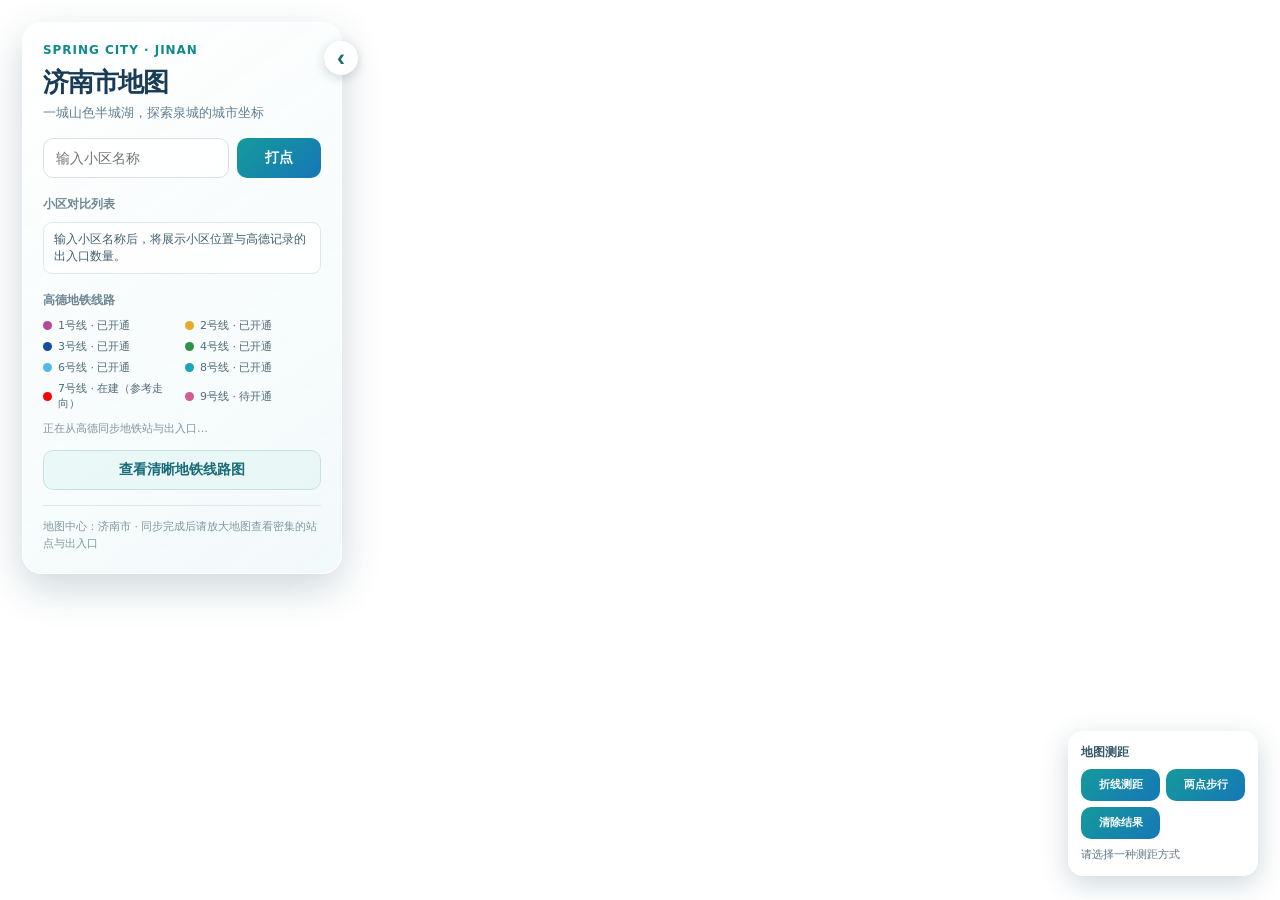
==== jinan-map.html @ 1430c1de "feat: add metro line overlays" ====
<!doctype html>
<html lang="zh-CN">
<head>
  <meta charset="UTF-8" />
  <meta name="viewport" content="width=device-width, initial-scale=1.0" />
  <title>济南市地图</title>
  <style>
    :root { font-family: system-ui, -apple-system, "Segoe UI", "PingFang SC", sans-serif; color: #183b56; }
    * { box-sizing: border-box; }
    html, body, #container { width: 100%; height: 100%; margin: 0; }
    .panel {
      position: absolute; z-index: 10; top: 22px; left: 22px; width: 320px;
      padding: 20px; border: 1px solid rgba(255,255,255,.85); border-radius: 20px;
      background: linear-gradient(145deg, rgba(255,255,255,.96), rgba(241,249,250,.91));
      box-shadow: 0 14px 40px rgba(15,54,73,.2); backdrop-filter: blur(14px);
      transition: transform .28s ease, box-shadow .28s ease;
    }
    .panel.collapsed { transform: translateX(calc(-100% + 56px)); box-shadow: 0 10px 28px rgba(15,54,73,.16); }
    .panel-toggle { position: absolute; top: 18px; right: -17px; display: grid; place-items: center; width: 34px; height: 34px; margin: 0; padding: 0; border: 2px solid #fff; border-radius: 50%; color: #176b77; background: #fff; box-shadow: 0 3px 12px rgba(15,54,73,.2); font-size: 24px; line-height: 1; transition: transform .28s ease; }
    .panel-toggle:hover { background: #f4fcfc; }
    .panel.collapsed .panel-toggle { transform: rotate(180deg); }
    .eyebrow { color: #0f8b8d; font-size: 12px; font-weight: 700; letter-spacing: .08em; }
    h1 { margin: 8px 0 4px; font-size: 26px; letter-spacing: -.04em; }
    p { margin: 0 0 16px; color: #648091; font-size: 13px; }
    .search-row { display: flex; gap: 8px; }
    input, button { height: 40px; border-radius: 10px; font-size: 14px; }
    input { min-width: 0; flex: 1; padding: 0 12px; border: 1px solid #d5e3e5; outline: none; background: rgba(255,255,255,.8); }
    input:focus { border-color: #25a6a8; box-shadow: 0 0 0 3px rgba(37,166,168,.13); }
    button { width: 84px; border: 0; color: #fff; font-weight: 700; background: linear-gradient(135deg,#159a9c,#1677b7); cursor: pointer; }
    button:hover { filter: brightness(1.08); transform: translateY(-1px); }
    .section-title { margin: 18px 0 9px; color: #6e8793; font-size: 12px; font-weight: 700; }
    .landmarks { display: grid; grid-template-columns: 1fr 1fr; gap: 8px; }
    .landmark { padding: 9px 10px; border-radius: 10px; background: rgba(230,245,243,.75); color: #2a6170; font-size: 12px; }
    .landmark strong { display: block; color: #183b56; font-size: 13px; }
    .tip { margin-top: 15px; padding-top: 12px; border-top: 1px solid #dce9e9; color: #7f969e; font-size: 11px; line-height: 1.6; }
    /* 覆盖高德默认标签样式，使用轻量的现代气泡 */
    .amap-marker-label { padding: 0 !important; border: 0 !important; background: transparent !important; box-shadow: none !important; }
    .map-label { display: inline-flex; align-items: center; gap: 5px; padding: 5px 9px; border: 1px solid rgba(255,255,255,.9); border-radius: 999px; color: #17465b; background: rgba(255,255,255,.88); box-shadow: 0 3px 12px rgba(20,65,80,.18); font-size: 12px; white-space: nowrap; }
    .map-label::before { content: ""; width: 6px; height: 6px; border-radius: 50%; background: #159a9c; box-shadow: 0 0 0 3px rgba(21,154,156,.15); }
    .community-label { display: inline-flex; align-items: center; gap: 4px; color: #8f200c; font-size: 12px; font-weight: 700; white-space: nowrap; text-shadow: -1px -1px 0 #fff, 1px -1px 0 #fff, -1px 1px 0 #fff, 1px 1px 0 #fff, 0 0 4px #fff; }
    .community-label::before { content: "住"; display: grid; place-items: center; width: 20px; height: 20px; box-sizing: border-box; flex: none; border: 2px solid #fff; border-radius: 50%; color: #fff; background: #c73517; box-shadow: 0 1px 5px rgba(100,30,10,.5); font-size: 10px; text-shadow: none; }
    .company-label { display: inline-flex; align-items: center; gap: 4px; color: #075c9b; font-size: 12px; font-weight: 700; white-space: nowrap; text-shadow: -1px -1px 0 #fff, 1px -1px 0 #fff, -1px 1px 0 #fff, 1px 1px 0 #fff, 0 0 4px #fff; }
    .company-label::before { content: "企"; display: grid; place-items: center; width: 22px; height: 22px; box-sizing: border-box; flex: none; border: 2px solid #fff; border-radius: 50%; color: #fff; background: #126bb0; box-shadow: 0 1px 5px rgba(0,55,110,.5); font-size: 10px; text-shadow: none; }
    .community-exit { display: inline-flex; align-items: center; padding: 4px 7px; border: 2px solid #fff; border-radius: 8px; color: #fff; background: #dd7a45; box-shadow: 0 2px 8px rgba(105,51,25,.28); font-size: 11px; font-weight: 700; white-space: nowrap; }
    .research-poi { display: inline-flex; align-items: center; gap: 5px; padding: 6px 9px; border: 2px solid #fff; border-radius: 999px; color: #fff; background: #1677b7; box-shadow: 0 3px 12px rgba(15,54,73,.3); font-size: 11px; font-weight: 700; white-space: nowrap; }
    .research-poi::before { content: "AOI"; display: inline-grid; place-items: center; min-width: 22px; height: 17px; padding: 0 3px; border-radius: 5px; color: #1677b7; background: #fff; font-size: 8px; }
    .research-entry { width: 12px; height: 12px; border: 3px solid #fff; border-radius: 50%; background: #f08a38; box-shadow: 0 0 0 3px rgba(240,138,56,.28), 0 2px 8px rgba(15,54,73,.3); }
    .metro-point { display:inline-flex; align-items:center; justify-content:center; box-sizing:border-box; width:11px; height:11px; padding:0; border:1px solid white; border-radius:50%; box-shadow:0 1px 3px #0006; cursor:pointer; }
    .metro-point-label { display:none; color:white; font-size:10px; font-weight:600; white-space:nowrap; }
    .metro-point:hover, .metro-point:focus-visible, .metro-point.expanded { width:max-content; height:auto; min-height:16px; padding:1px 5px; border-radius:999px; }
    .metro-point:hover .metro-point-label, .metro-point:focus-visible .metro-point-label, .metro-point.expanded .metro-point-label { display:block; }
    .amap-marker:has(.metro-point:hover), .amap-marker:has(.metro-point:focus-visible), .amap-marker:has(.metro-point.expanded) { z-index:1000 !important; }
    .comparison-list { display:grid; gap:6px; max-height:160px; overflow:auto; }
    .comparison-item { padding:8px 10px; border:1px solid #dce9e9; border-radius:9px; color:#42606d; background:rgba(255,255,255,.8); font-size:12px; cursor:pointer; }
    .comparison-item strong { display:block; color:#183b56; }
    .comparison-item.selected { border-color:#159a9c; background:#e7f7f6; }
    .line-legend { display:grid; grid-template-columns:1fr 1fr; gap:6px; }
    .line-item { display:flex; align-items:center; gap:6px; color:#506d78; font-size:11px; }
    .line-dot { flex:none; width:9px; height:9px; border-radius:50%; }
    .poi-status { margin-top:10px; color:#7f969e; font-size:11px; line-height:1.5; }
    .metro-button { width: 100%; margin-top: 12px; border: 1px solid #c9e0e1; color: #176b77; background: rgba(231,247,246,.8); }
    .metro-button:hover { background: #d8f1ef; }
    .metro-modal { display: none; position: fixed; inset: 0; z-index: 30; padding: 5vh 5vw; background: rgba(14,35,48,.52); backdrop-filter: blur(4px); }
    .metro-modal.open { display: block; }
    .metro-box { position: relative; width: 100%; height: 100%; overflow: hidden; border-radius: 18px; background: #fff; box-shadow: 0 20px 60px rgba(0,0,0,.3); }
    #subwayMap { width: 100%; height: 100%; }
    .metro-close { position: absolute; z-index: 2; top: 12px; right: 14px; width: 36px; height: 36px; border-radius: 50%; color: #42606d; background: rgba(255,255,255,.92); box-shadow: 0 2px 12px rgba(0,0,0,.16); }
    .measure-panel { position: absolute; z-index: 12; right: 22px; bottom: 24px; width: 190px; padding: 12px; border: 1px solid rgba(255,255,255,.9); border-radius: 15px; background: rgba(255,255,255,.94); box-shadow: 0 8px 28px rgba(15,54,73,.2); backdrop-filter: blur(12px); }
    .measure-title { margin-bottom: 8px; color: #345866; font-size: 12px; font-weight: 800; }
    .measure-actions { display: grid; grid-template-columns: 1fr 1fr; gap: 6px; }
    .measure-actions button { width: auto; height: 32px; padding: 0 6px; font-size: 11px; }
    .measure-actions button.active { background: linear-gradient(135deg,#e0753f,#c54f36); }
    .measure-result { margin-top: 8px; color: #5d7882; font-size: 11px; line-height: 1.5; }
    @media (max-width: 700px) {
      .panel {
        top: auto; left: 8px; right: 8px; bottom: 8px; width: auto; max-height: 52vh;
        overflow: auto; padding: 16px; border-radius: 18px;
      }
      .panel.collapsed { transform: translateY(calc(100% - 58px)); }
      .panel-toggle { top: -17px; right: 18px; width: 36px; height: 36px; font-size: 22px; }
      .panel.collapsed .panel-toggle { transform: rotate(-90deg); }
      h1 { font-size: 22px; }
      .section-title { margin-top: 14px; }
      .comparison-list { max-height: 132px; }
      .measure-panel { left: 10px; right: 10px; bottom: auto; top: 10px; width: auto; padding: 10px; border-radius: 13px; }
      .measure-actions { grid-template-columns: repeat(3, 1fr); }
      .measure-actions button { min-width: 0; font-size: 12px; }
      .measure-result { margin-top: 6px; }
      .search-row input, .search-row button { height: 44px; }
      .comparison-item { padding: 11px 10px; }
      .metro-modal { padding: 2vh 2vw; }
      .metro-box { border-radius: 14px; }
    }
    @media (max-width: 380px) {
      .panel { max-height: 56vh; }
      .landmarks, .line-legend { grid-template-columns: 1fr; }
      .search-row button { width: 76px; }
      .measure-actions { grid-template-columns: 1fr 1fr; }
      .measure-actions button:last-child { grid-column: 1 / -1; }
    }
  </style>
  <script src="./config.local.js"></script>
  <script>
    window._AMapSecurityConfig = { securityJsCode: window.JINAN_MAP_CONFIG?.securityJsCode || "" };
  </script>
  <script src="https://webapi.amap.com/loader.js"></script>
</head>
<body>
  <div id="container"></div>
  <section class="panel">
    <button id="panelToggle" class="panel-toggle" aria-label="收起信息面板" title="收起信息面板">‹</button>
    <div class="eyebrow">SPRING CITY · JINAN</div>
    <h1>济南市地图</h1>
    <p>一城山色半城湖，探索泉城的城市坐标</p>
    <div class="search-row"><input id="keyword" placeholder="输入小区名称" /><button id="search">打点</button></div>
    <div class="section-title">小区对比列表</div>
    <div id="communityList" class="comparison-list"><div class="comparison-item">输入小区名称后，将展示小区位置与高德记录的出入口数量。</div></div>
    <div class="section-title">高德地铁线路</div>
    <div class="line-legend">
      <div class="line-item"><i class="line-dot" style="background:#B3499B"></i>1号线 · 已开通</div>
      <div class="line-item"><i class="line-dot" style="background:#E7A928"></i>2号线 · 已开通</div>
      <div class="line-item"><i class="line-dot" style="background:#164D9C"></i>3号线 · 已开通</div>
      <div class="line-item"><i class="line-dot" style="background:#2F9248"></i>4号线 · 已开通</div>
      <div class="line-item"><i class="line-dot" style="background:#55B9E8"></i>6号线 · 已开通</div>
      <div class="line-item"><i class="line-dot" style="background:#18A6B8"></i>8号线 · 已开通</div>
      <div class="line-item"><i class="line-dot" style="background:#FF0000"></i>7号线 · 在建（参考走向）</div>
      <div class="line-item"><i class="line-dot" style="background:#D35B93"></i>9号线 · 待开通</div>
    </div>
    <div id="poiStatus" class="poi-status">正在从高德同步地铁站与出入口…</div>
    <button id="metroButton" class="metro-button">查看清晰地铁线路图</button>
    <div class="tip">地图中心：济南市 · 同步完成后请放大地图查看密集的站点与出入口</div>
  </section>
  <div id="metroModal" class="metro-modal" aria-label="济南地铁线路图">
    <div class="metro-box"><button id="metroClose" class="metro-close" aria-label="关闭">×</button><div id="subwayMap"></div></div>
  </div>
  <aside class="measure-panel">
    <div class="measure-title">地图测距</div>
    <div class="measure-actions">
      <button id="segmentMeasure">折线测距</button>
      <button id="walkMeasure">两点步行</button>
      <button id="clearMeasure">清除结果</button>
    </div>
    <div id="measureResult" class="measure-result">请选择一种测距方式</div>
  </aside>
  <script src="./amap-metro-poi-data.js"></script>
  <script src="./metro-line7-data.js"></script>
  <script src="./metro-lines-data.js"></script>

  <script>
    const AMAP_JSAPI_KEY = window.JINAN_MAP_CONFIG?.jsApiKey || "";
    const AMAP_WEBSERVICE_KEY = window.JINAN_MAP_CONFIG?.webServiceKey || "";
    const communities = [];
    const metroLines = [
      { no: "1", color: "#B3499B" }, { no: "2", color: "#E7A928" },
      { no: "3", color: "#164D9C" }, { no: "4", color: "#2F9248" },
      { no: "6", color: "#55B9E8" }, { no: "8", color: "#18A6B8" },
      { no: "7", color: "#FF0000" }, { no: "9", color: "#D35B93" }
    ];

    AMapLoader.load({
      key: AMAP_JSAPI_KEY,
      version: "2.0",
      plugins: ["AMap.PlaceSearch", "AMap.Scale", "AMap.ToolBar", "AMap.MouseTool", "AMap.Walking"]
    })
      .then((AMap) => {
        const map = new AMap.Map("container", {
          zoom: 12,
          center: [117.12, 36.65],
          viewMode: "3D",
          mapStyle: "amap://styles/normal"
        });
        map.addControl(new AMap.Scale());
        map.addControl(new AMap.ToolBar());
        Object.entries(window.JINAN_METRO_LINES || {}).forEach(([number, paths]) => {
          const color = metroLines.find((line) => line.no === number)?.color || "#667085";
          paths.forEach((path) => map.add(new AMap.Polyline({
            path, strokeColor: color, strokeWeight: 5, strokeOpacity: 0.9,
            strokeStyle: "solid", zIndex: 15
          })));
        });
        if (Array.isArray(window.JINAN_LINE_7) && window.JINAN_LINE_7.length > 1) {
          map.add(new AMap.Polyline({
            path: window.JINAN_LINE_7,
            strokeColor: "#FF0000", strokeWeight: 5, strokeOpacity: 0.9,
            strokeStyle: "solid", zIndex: 15
          }));
        }

        // 逐线路、逐页请求高德 Web 服务 POI；children=1 会返回每个地铁站的出入口子 POI。
        const stationIds = new Set();
        const exitIds = new Set();
        const poiStatus = document.getElementById("poiStatus");
        const toLngLat = (location) => String(location).split(",").map(Number);
        const fetchPoi = async (keyword, children = "0") => {
          if (!AMAP_WEBSERVICE_KEY) throw new Error("请先在 config.local.js 配置 Web 服务 Key");
          const query = new URLSearchParams({
            key: AMAP_WEBSERVICE_KEY, keywords: keyword, city: "370100", citylimit: "true",
            children, offset: "50", page: "1", extensions: "all"
          });
          const response = await fetch(`https://restapi.amap.com/v3/place/text?${query}`);
          if (!response.ok) throw new Error("高德 POI 请求失败");
          return response.json();
        };
        const communityIds = new Set();
        const communityExitIds = new Set();
        const listedCommunities = new Set();
        const communityRecords = new Map();
        const pendingCommunityItems = new Map();
        const communityList = document.getElementById("communityList");
        const addPendingCommunityItem = (community) => {
          if (pendingCommunityItems.has(community.keyword)) return;
          const item = document.createElement("div");
          item.className = "comparison-item pending";
          item.innerHTML = `<strong>${community.name}</strong>正在查询高德小区位置…`;
          item.addEventListener("click", () => loadCommunity(community, true));
          pendingCommunityItems.set(community.keyword, item);
          communityList.prepend(item);
        };
        const loadCommunity = async (community, focus = false) => {
          addPendingCommunityItem(community);
          const communityData = await fetchPoi(community.keyword, "1");
          let exitData = { pois: [] };
          try { exitData = await fetchPoi(community.exitKeyword); } catch { /* 小区位置仍可正常显示 */ }
          const pois = communityData.pois || [];
          const parent = pois.find((poi) => /住宅小区/.test(poi.type || ""))
            || pois.find((poi) => poi.location && new RegExp(community.keyword.replace(/[.*+?^${}()|[\]\\]/g, "\\$&"), "i").test(poi.name || ""))
            || pois.find((poi) => poi.location);
          if (!parent?.location) throw new Error("未找到小区 POI");
          const position = toLngLat(parent.location);
          let communityMarker = communityRecords.get(parent.id)?.marker;
          if (!communityIds.has(parent.id)) {
            communityIds.add(parent.id);
            communityMarker = new AMap.Marker({ position, title: community.name, content: `<div class="community-label">${community.name}</div>`, offset: new AMap.Pixel(-10, -10), zIndex: 300 });
            map.add(communityMarker);
          }
          communityRecords.set(parent.id, { position, marker: communityMarker, name: parent.name });
          const exits = [...(parent?.children || []), ...(exitData.pois || [])];
          let newExitCount = 0;
          exits.filter((poi) => poi.location && /出入口|停车场/.test(`${poi.name || ""}${poi.type || ""}`)
           ).forEach((poi) => {
            const exitId = poi.id || `${community.name}-${poi.location}-${poi.name}`;
            if (communityExitIds.has(exitId)) return;
            communityExitIds.add(exitId);
            newExitCount += 1;
            const shortName = (poi.sname || poi.name || "出入口").replace(/内部地下停车场/g, "停车场").trim();
            map.add(new AMap.Marker({ position: toLngLat(poi.location), title: poi.name, content: `<div class="community-exit">${shortName}</div>`, offset: new AMap.Pixel(-18, -14), zIndex: 290 }));
          });
          if (!listedCommunities.has(parent.id)) {
            listedCommunities.add(parent.id);
            pendingCommunityItems.get(community.keyword)?.remove();
            pendingCommunityItems.delete(community.keyword);
            const item = document.createElement("div");
            item.className = "comparison-item";
            item.innerHTML = `<strong>${parent.name}</strong>高德记录 ${newExitCount} 个出入口 · ${parent.address || "济南市"}`;
            item.addEventListener("click", () => {
              const record = communityRecords.get(parent.id);
              if (!record) return;
              map.setZoomAndCenter(17, record.position, false, 500);
              communityList.querySelectorAll(".comparison-item.selected").forEach((node) => node.classList.remove("selected"));
              item.classList.add("selected");
            });
            communityList.prepend(item);
          }
          if (focus) map.setZoomAndCenter(17, position, false, 500);
        };
        communities.forEach((community) => loadCommunity(community).catch(() => {
          const item = pendingCommunityItems.get(community.keyword);
          if (item) item.innerHTML = `<strong>${community.name}</strong>暂未找到高德小区 POI，可点击后重试`;
        }));
        const lineColors = Object.fromEntries(metroLines.map((line) => [line.no, line.color]));
        const metroPoint = (label, background) => {
          const point = document.createElement("button");
          point.type = "button";
          point.className = "metro-point";
          point.style.background = background;
          point.setAttribute("aria-label", label);
          point.setAttribute("aria-expanded", "false");
          const text = document.createElement("span");
          text.className = "metro-point-label";
          text.textContent = label;
          point.appendChild(text);
          point.addEventListener("click", (event) => {
            event.stopPropagation();
            const expanded = !point.classList.contains("expanded");
            document.querySelectorAll(".metro-point.expanded").forEach((item) => {
              item.classList.remove("expanded");
              item.setAttribute("aria-expanded", "false");
            });
            point.classList.toggle("expanded", expanded);
            point.setAttribute("aria-expanded", String(expanded));
          });
          return point;
        };
        map.on("click", () => document.querySelectorAll(".metro-point.expanded").forEach((item) => {
          item.classList.remove("expanded");
          item.setAttribute("aria-expanded", "false");
        }));
        const addStationAndExits = (poi) => {
          if (!poi.location) return;
          const lineNos = [...new Set((String(poi.address || "").match(/\d+(?=号线)/g) || []))];
          const stationKey = `${poi.name}-${poi.location}`;
          if (!stationIds.has(stationKey)) {
            stationIds.add(stationKey);
            const stationName = (poi.name || "").replace(/\(地铁站\)|（地铁站）/g, "");
            const lineText = lineNos.length ? lineNos.join("/") : "M";
            const colors = lineNos.map((no) => lineColors[no] || "#667085");
            const background = colors.length > 1 ? `linear-gradient(135deg,${colors.join(",")})` : colors[0] || "#667085";
            const content = metroPoint(`${lineText} ${stationName}`, background);
            map.add(new AMap.Marker({ position: toLngLat(poi.location), content, offset: new AMap.Pixel(-5, -5), zIndex: 20 }));
          }
          (poi.children || []).forEach((exit) => {
            if (!exit.location || exitIds.has(exit.id)) return;
            exitIds.add(exit.id);
            const shortName = (exit.sname || exit.name || "出口").trim();
            const color = lineColors[lineNos[0]] || "#3949ab";
            const content = metroPoint(shortName, color);
            map.add(new AMap.Marker({ position: toLngLat(exit.location), content, offset: new AMap.Pixel(-5, -5), zIndex: 10 }));
          });
        };
        const addStandaloneExit = (exit) => {
          if (!exit.location || exitIds.has(exit.id)) return;
          exitIds.add(exit.id);
          const lineNo = (String(exit.address || "").match(/\d+(?=号线)/) || [])[0];
          const color = lineColors[lineNo] || "#3949ab";
          const shortName = (exit.sname || exit.name || "出口").trim();
          const content = metroPoint(shortName, color);
          map.add(new AMap.Marker({ position: toLngLat(exit.location), content, offset: new AMap.Pixel(-5, -5), zIndex: 10 }));
        };
        const loadAllMetroStations = () => {
          const data = window.AMAP_OFFLINE_METRO_DATA || { stations: [], exits: [] };
          (data.stations || []).forEach(addStationAndExits);
          (data.exits || []).forEach(addStandaloneExit);
        };
        try {
          loadAllMetroStations();
          poiStatus.textContent = `本地高德 POI 快照：${stationIds.size} 个地铁站、${exitIds.size} 个出入口`;
        } catch {
          poiStatus.textContent = "本地地铁 POI 数据加载失败，请刷新重试";
        }

        const search = async () => {
          const keyword = document.getElementById("keyword").value.trim();
          if (!keyword) return;
          const button = document.getElementById("search");
          button.disabled = true;
          button.textContent = "打点中";
          try {
            await loadCommunity({ name: keyword, keyword, exitKeyword: `${keyword} 出入口` }, true);
          } catch {
            alert("没有找到该小区，或高德暂未收录其小区 POI。");
          } finally {
            button.disabled = false;
            button.textContent = "打点";
          }
        };
        document.getElementById("search").addEventListener("click", search);
        document.getElementById("keyword").addEventListener("keydown", (event) => {
          if (event.key === "Enter") search();
        });
        const panel = document.querySelector(".panel");
        const panelToggle = document.getElementById("panelToggle");
        panelToggle.addEventListener("click", () => {
          const collapsed = panel.classList.toggle("collapsed");
          panelToggle.setAttribute("aria-label", collapsed ? "展开信息面板" : "收起信息面板");
          panelToggle.setAttribute("title", collapsed ? "展开信息面板" : "收起信息面板");
        });

        const measureResult = document.getElementById("measureResult");
        const segmentButton = document.getElementById("segmentMeasure");
        const walkButton = document.getElementById("walkMeasure");
        const mouseTool = new AMap.MouseTool(map);
        let measureOverlays = [];
        let walkMode = false;
        let walkPoints = [];
        let walking = null;
        const setActive = (button) => [segmentButton, walkButton].forEach((item) => item.classList.toggle("active", item === button));
        const distanceOf = (path) => path.slice(1).reduce((sum, point, index) => {
          const previous = path[index];
          const lat1 = previous.lat * Math.PI / 180;
          const lat2 = point.lat * Math.PI / 180;
          const dLat = lat2 - lat1;
          const dLng = (point.lng - previous.lng) * Math.PI / 180;
          const a = Math.sin(dLat / 2) ** 2 + Math.cos(lat1) * Math.cos(lat2) * Math.sin(dLng / 2) ** 2;
          return sum + 6378137 * 2 * Math.atan2(Math.sqrt(a), Math.sqrt(1 - a));
        }, 0);
        const formatDistance = (meters) => meters >= 1000 ? `${(meters / 1000).toFixed(2)} 公里` : `${Math.round(meters)} 米`;
        const stopModes = () => {
          mouseTool.close(false);
          walkMode = false;
          map.setStatus({ dragEnable: true });
          map.setDefaultCursor("default");
          setActive(null);
        };

        mouseTool.on("draw", (event) => {
          const path = event.obj.getPath();
          measureOverlays.push(event.obj);
          measureResult.textContent = `折线距离：${formatDistance(distanceOf(path))}`;
          stopModes();
        });
        segmentButton.addEventListener("click", () => {
          stopModes();
          setActive(segmentButton);
          measureResult.textContent = "依次点击折点，双击结束绘制";
          mouseTool.polyline({ strokeColor: "#e35b38", strokeWeight: 5, strokeOpacity: .9 });
        });
        walkButton.addEventListener("click", () => {
          stopModes();
          walkMode = true;
          walkPoints = [];
          map.setDefaultCursor("crosshair");
          setActive(walkButton);
          measureResult.textContent = "请在地图上依次点击起点和终点";
        });
        map.on("click", (event) => {
          if (!walkMode) return;
          walkPoints.push(event.lnglat);
          const marker = new AMap.Marker({ position: event.lnglat, zIndex: 400 });
          map.add(marker);
          measureOverlays.push(marker);
          if (walkPoints.length < 2) {
            measureResult.textContent = "起点已选择，请点击终点";
            return;
          }
          walkMode = false;
          setActive(null);
          walking = new AMap.Walking({ map, hideMarkers: true });
          walking.search(walkPoints[0], walkPoints[1], (status, result) => {
            if (status === "complete" && result.routes?.length) {
              measureResult.textContent = `步行距离：${formatDistance(Number(result.routes[0].distance))}`;
            } else {
              measureResult.textContent = "未能规划步行路线";
            }
          });
        });
        document.getElementById("clearMeasure").addEventListener("click", () => {
          stopModes();
          if (walking) { walking.clear(); walking = null; }
          map.remove(measureOverlays);
          measureOverlays = [];
          walkPoints = [];
          measureResult.textContent = "已清除测距结果";
        });

        const modal = document.getElementById("metroModal");
        document.getElementById("metroButton").addEventListener("click", () => {
          modal.classList.add("open");
          if (window.jinanSubway) return;
          window.initJinanSubway = () => {
            // 按高德地铁图 JS API 高级指南手动初始化济南线网。
            window.jinanSubway = subway("subwayMap", {
              adcode: "370100",
              theme: "colorful",
              client: 0,
              doubleclick: { switch: true }
            });
            window.jinanSubway.event.on("subway.complete", () => {
              // 高德接口完成加载后会自动适配整张济南线网。
            });
            window.jinanSubway.event.on("station.touch", (event, info) => {
              if (!info || !info.id) return;
              window.jinanSubway.stopAnimation();
              window.jinanSubway.addInfoWindow(info.id, {});
              window.jinanSubway.setCenter(window.jinanSubway.getStCenter(info.id));
            });
            window.jinanSubway.event.on("lineName.touch", (event, info) => {
              if (!info || !info.id) return;
              window.jinanSubway.showLine(info.id);
              window.jinanSubway.setCenter(window.jinanSubway.getSelectedLineCenter());
            });
            window.jinanSubway.event.on("subway.touch", () => window.jinanSubway.clearInfoWindow());
          };
          const script = document.createElement("script");
          script.src = `https://webapi.amap.com/subway?v=1.0&key=${AMAP_JSAPI_KEY}&callback=initJinanSubway`;
          document.head.appendChild(script);
        });
        document.getElementById("metroClose").addEventListener("click", () => modal.classList.remove("open"));
        modal.addEventListener("click", (event) => { if (event.target === modal) modal.classList.remove("open"); });
      })
      .catch((error) => {
        document.getElementById("container").innerHTML =
          `<div style="padding:24px;font:16px system-ui">地图加载失败：${error.message}<br>请检查 JSAPI Key 和安全密钥配置。</div>`;
      });
  </script>
</body>
</html>
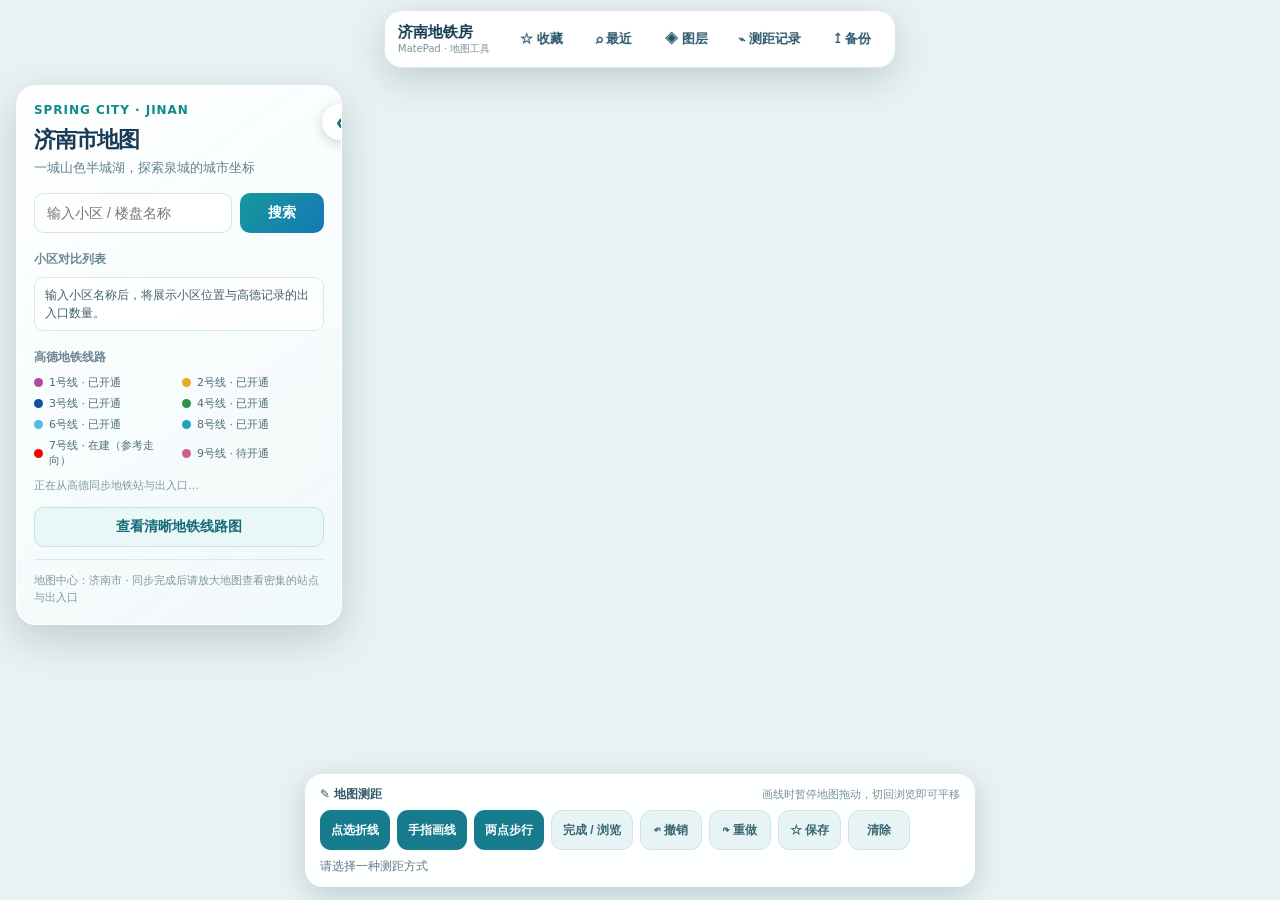
==== commit 54c8d7ab: "feat(tablet): integrate finger drawing, PWA UI, favorites and secured map search" ====
--- a/jinan-map.html
+++ b/jinan-map.html
@@ -3,7 +3,12 @@
 <head>
   <meta charset="UTF-8" />
   <meta name="viewport" content="width=device-width, initial-scale=1.0" />
-  <title>济南市地图</title>
+  <title>济南地铁房地图 · 平板版</title>
+  <meta name="theme-color" content="#0f4d66"/>
+  <meta name="application-name" content="济南地铁房"/>
+  <meta name="apple-mobile-web-app-capable" content="yes"/>
+  <link rel="manifest" href="./manifest.webmanifest"/>
+  <link rel="icon" href="./icons/metro.svg" type="image/svg+xml"/>
   <style>
     :root { font-family: system-ui, -apple-system, "Segoe UI", "PingFang SC", sans-serif; color: #183b56; }
     * { box-sizing: border-box; }
@@ -99,20 +104,37 @@
       .measure-actions button:last-child { grid-column: 1 / -1; }
     }
   </style>
+  <link rel="stylesheet" href="./css/tablet.css"/>
   <script src="./config.local.js"></script>
+  <script src="/api/config"></script>
   <script>
-    window._AMapSecurityConfig = { securityJsCode: window.JINAN_MAP_CONFIG?.securityJsCode || "" };
+    window._AMapSecurityConfig = window.JINAN_MAP_CONFIG?.useProxy
+      ? { serviceHost: location.origin + "/_AMapService" }
+      : { securityJsCode: window.JINAN_MAP_CONFIG?.securityJsCode || "" };
   </script>
   <script src="https://webapi.amap.com/loader.js"></script>
 </head>
 <body>
   <div id="container"></div>
+  <header class="app-topbar" aria-label="平板快捷操作">
+    <div class="app-brand">济南地铁房<small>MatePad · 地图工具</small></div>
+    <nav class="topbar-actions" aria-label="常用功能">
+      <button class="topbar-button" type="button" data-drawer="favorites">☆ 收藏</button>
+      <button class="topbar-button" type="button" data-drawer="recent">⌕ 最近</button>
+      <button class="topbar-button" type="button" data-drawer="layers">◈ 图层</button>
+      <button class="topbar-button" type="button" data-drawer="measurements">⌁ 测距记录</button>
+      <button class="topbar-button" type="button" data-drawer="data">↥ 备份</button>
+    </nav>
+  </header>
+  <div id="quickDrawer" class="quick-drawer" hidden aria-live="polite"></div>
+  <div id="mapQuickTools" class="map-quick-tools" aria-label="地图缩放与复位"></div>
   <section class="panel">
     <button id="panelToggle" class="panel-toggle" aria-label="收起信息面板" title="收起信息面板">‹</button>
     <div class="eyebrow">SPRING CITY · JINAN</div>
     <h1>济南市地图</h1>
     <p>一城山色半城湖，探索泉城的城市坐标</p>
-    <div class="search-row"><input id="keyword" placeholder="输入小区名称" /><button id="search">打点</button></div>
+    <div class="search-row"><input id="keyword" placeholder="输入小区 / 楼盘名称" enterkeyhint="search" /><button id="search">搜索</button></div>
+    <div id="searchStatus" class="poi-status" role="status" aria-live="polite"></div>
     <div class="section-title">小区对比列表</div>
     <div id="communityList" class="comparison-list"><div class="comparison-item">输入小区名称后，将展示小区位置与高德记录的出入口数量。</div></div>
     <div class="section-title">高德地铁线路</div>
@@ -134,22 +156,31 @@
     <div class="metro-box"><button id="metroClose" class="metro-close" aria-label="关闭">×</button><div id="subwayMap"></div></div>
   </div>
   <aside class="measure-panel">
-    <div class="measure-title">地图测距</div>
+    <div class="measure-title"><span>✎ 地图测距</span><span class="measure-hint">画线时暂停地图拖动，切回浏览即可平移</span></div>
     <div class="measure-actions">
-      <button id="segmentMeasure">折线测距</button>
-      <button id="walkMeasure">两点步行</button>
-      <button id="clearMeasure">清除结果</button>
+      <button class="primary-tool" id="segmentMeasure">点选折线</button>
+      <button class="primary-tool" id="freehandMeasure">手指画线</button>
+      <button class="primary-tool" id="walkMeasure">两点步行</button>
+      <button class="secondary-tool" id="finishMeasure">完成 / 浏览</button>
+      <button class="secondary-tool" id="undoMeasure">↶ 撤销</button>
+      <button class="secondary-tool" id="redoMeasure">↷ 重做</button>
+      <button class="secondary-tool" id="saveMeasure">☆ 保存</button>
+      <button class="secondary-tool" id="clearMeasure">清除</button>
     </div>
-    <div id="measureResult" class="measure-result">请选择一种测距方式</div>
+    <div id="measureResult" class="measure-result" role="status" aria-live="polite">请选择一种测距方式</div>
   </aside>
   <script src="./amap-metro-poi-data.js"></script>
   <script src="./metro-line7-data.js"></script>
   <script src="./metro-lines-data.js"></script>
+  <script src="./js/storage.js"></script>
+  <script src="./js/tablet-ui.js"></script>
+  <script src="./js/tablet-measure.js"></script>
 
   <script>
     const AMAP_JSAPI_KEY = window.JINAN_MAP_CONFIG?.jsApiKey || "";
     const AMAP_WEBSERVICE_KEY = window.JINAN_MAP_CONFIG?.webServiceKey || "";
     const communities = [];
+    const layerGroups = { lines: [], stations: [], exits: [], communityExits: [] };
     const metroLines = [
       { no: "1", color: "#B3499B" }, { no: "2", color: "#E7A928" },
       { no: "3", color: "#164D9C" }, { no: "4", color: "#2F9248" },
@@ -171,15 +202,20 @@
         });
         map.addControl(new AMap.Scale());
         map.addControl(new AMap.ToolBar());
+        const registerOverlay = (layer, overlay) => {
+          layerGroups[layer].push(overlay);
+          map.add(overlay);
+          return overlay;
+        };
         Object.entries(window.JINAN_METRO_LINES || {}).forEach(([number, paths]) => {
           const color = metroLines.find((line) => line.no === number)?.color || "#667085";
-          paths.forEach((path) => map.add(new AMap.Polyline({
+          paths.forEach((path) => registerOverlay("lines", new AMap.Polyline({
             path, strokeColor: color, strokeWeight: 5, strokeOpacity: 0.9,
             strokeStyle: "solid", zIndex: 15
           })));
         });
         if (Array.isArray(window.JINAN_LINE_7) && window.JINAN_LINE_7.length > 1) {
-          map.add(new AMap.Polyline({
+          registerOverlay("lines", new AMap.Polyline({
             path: window.JINAN_LINE_7,
             strokeColor: "#FF0000", strokeWeight: 5, strokeOpacity: 0.9,
             strokeStyle: "solid", zIndex: 15
@@ -192,12 +228,14 @@
         const poiStatus = document.getElementById("poiStatus");
         const toLngLat = (location) => String(location).split(",").map(Number);
         const fetchPoi = async (keyword, children = "0") => {
-          if (!AMAP_WEBSERVICE_KEY) throw new Error("请先在 config.local.js 配置 Web 服务 Key");
+          if (!window.JINAN_MAP_CONFIG?.proxyPoi && !AMAP_WEBSERVICE_KEY) throw new Error("请先配置高德 Web 服务 Key");
           const query = new URLSearchParams({
-            key: AMAP_WEBSERVICE_KEY, keywords: keyword, city: "370100", citylimit: "true",
+            ...(window.JINAN_MAP_CONFIG?.proxyPoi ? {} : { key: AMAP_WEBSERVICE_KEY }),
+            keywords: keyword, city: "370100", citylimit: "true",
             children, offset: "50", page: "1", extensions: "all"
           });
-          const response = await fetch(`https://restapi.amap.com/v3/place/text?${query}`);
+          const endpoint = window.JINAN_MAP_CONFIG?.proxyPoi ? "/api/poi" : "https://restapi.amap.com/v3/place/text";
+          const response = await fetch(endpoint + "?" + query, { signal: AbortSignal.timeout(9000) });
           if (!response.ok) throw new Error("高德 POI 请求失败");
           return response.json();
         };
@@ -207,11 +245,16 @@
         const communityRecords = new Map();
         const pendingCommunityItems = new Map();
         const communityList = document.getElementById("communityList");
+        const escapeHtml = (value) => String(value ?? "").replace(/[&<>"']/g, (c) => ({
+          "&": "&amp;", "<": "&lt;", ">": "&gt;", '"': "&quot;", "'": "&#39;"
+        })[c]);
         const addPendingCommunityItem = (community) => {
           if (pendingCommunityItems.has(community.keyword)) return;
           const item = document.createElement("div");
           item.className = "comparison-item pending";
-          item.innerHTML = `<strong>${community.name}</strong>正在查询高德小区位置…`;
+          const strong = document.createElement("strong");
+          strong.textContent = community.name;
+          item.append(strong, document.createTextNode("正在查询高德小区位置…"));
           item.addEventListener("click", () => loadCommunity(community, true));
           pendingCommunityItems.set(community.keyword, item);
           communityList.prepend(item);
@@ -230,7 +273,7 @@
           let communityMarker = communityRecords.get(parent.id)?.marker;
           if (!communityIds.has(parent.id)) {
             communityIds.add(parent.id);
-            communityMarker = new AMap.Marker({ position, title: community.name, content: `<div class="community-label">${community.name}</div>`, offset: new AMap.Pixel(-10, -10), zIndex: 300 });
+            communityMarker = new AMap.Marker({ position, title: community.name, content: `<div class="community-label">${escapeHtml(community.name)}</div>`, offset: new AMap.Pixel(-10, -10), zIndex: 300 });
             map.add(communityMarker);
           }
           communityRecords.set(parent.id, { position, marker: communityMarker, name: parent.name });
@@ -243,7 +286,11 @@
             communityExitIds.add(exitId);
             newExitCount += 1;
             const shortName = (poi.sname || poi.name || "出入口").replace(/内部地下停车场/g, "停车场").trim();
-            map.add(new AMap.Marker({ position: toLngLat(poi.location), title: poi.name, content: `<div class="community-exit">${shortName}</div>`, offset: new AMap.Pixel(-18, -14), zIndex: 290 }));
+            registerOverlay("communityExits", new AMap.Marker({
+              position: toLngLat(poi.location), title: poi.name,
+              content: `<div class="community-exit">${escapeHtml(shortName)}</div>`,
+              offset: new AMap.Pixel(-18, -14), zIndex: 290
+            }));
           });
           if (!listedCommunities.has(parent.id)) {
             listedCommunities.add(parent.id);
@@ -251,7 +298,25 @@
             pendingCommunityItems.delete(community.keyword);
             const item = document.createElement("div");
             item.className = "comparison-item";
-            item.innerHTML = `<strong>${parent.name}</strong>高德记录 ${newExitCount} 个出入口 · ${parent.address || "济南市"}`;
+            const label = document.createElement("strong");
+            label.textContent = parent.name;
+            const detail = document.createTextNode(`高德记录 ${newExitCount} 个出入口 · ${parent.address || "济南市"}`);
+            item.append(label, detail);
+            const favorite = { id: parent.id, name: parent.name, address: parent.address || "",
+              lng: position[0], lat: position[1] };
+            const star = document.createElement("button");
+            star.type = "button"; star.className = "favorite-toggle";
+            const syncStar = () => {
+              const selected = window.JinanStore.get().favorites.some((f) => f.id === String(favorite.id));
+              star.textContent = selected ? "★" : "☆";
+              star.setAttribute("aria-label", selected ? "取消收藏" : "收藏楼盘");
+            };
+            syncStar();
+            star.addEventListener("click", (event) => {
+              event.stopPropagation(); window.JinanStore.toggleFavorite(favorite); syncStar();
+            });
+            window.addEventListener("jinan:data-changed", syncStar);
+            item.prepend(star);
             item.addEventListener("click", () => {
               const record = communityRecords.get(parent.id);
               if (!record) return;
@@ -262,10 +327,16 @@
             communityList.prepend(item);
           }
           if (focus) map.setZoomAndCenter(17, position, false, 500);
+          window.JinanTabletUI?.syncNewOverlays();
         };
         communities.forEach((community) => loadCommunity(community).catch(() => {
           const item = pendingCommunityItems.get(community.keyword);
-          if (item) item.innerHTML = `<strong>${community.name}</strong>暂未找到高德小区 POI，可点击后重试`;
+          if (item) {
+            item.replaceChildren();
+            const strong = document.createElement("strong");
+            strong.textContent = community.name;
+            item.append(strong, document.createTextNode("暂未找到高德小区 POI，可点击后重试"));
+          }
         }));
         const lineColors = Object.fromEntries(metroLines.map((line) => [line.no, line.color]));
         const metroPoint = (label, background) => {
@@ -306,7 +377,7 @@
             const colors = lineNos.map((no) => lineColors[no] || "#667085");
             const background = colors.length > 1 ? `linear-gradient(135deg,${colors.join(",")})` : colors[0] || "#667085";
             const content = metroPoint(`${lineText} ${stationName}`, background);
-            map.add(new AMap.Marker({ position: toLngLat(poi.location), content, offset: new AMap.Pixel(-5, -5), zIndex: 20 }));
+            registerOverlay("stations", new AMap.Marker({ position: toLngLat(poi.location), content, offset: new AMap.Pixel(-5, -5), zIndex: 20 }));
           }
           (poi.children || []).forEach((exit) => {
             if (!exit.location || exitIds.has(exit.id)) return;
@@ -314,7 +385,7 @@
             const shortName = (exit.sname || exit.name || "出口").trim();
             const color = lineColors[lineNos[0]] || "#3949ab";
             const content = metroPoint(shortName, color);
-            map.add(new AMap.Marker({ position: toLngLat(exit.location), content, offset: new AMap.Pixel(-5, -5), zIndex: 10 }));
+            registerOverlay("exits", new AMap.Marker({ position: toLngLat(exit.location), content, offset: new AMap.Pixel(-5, -5), zIndex: 10 }));
           });
         };
         const addStandaloneExit = (exit) => {
@@ -324,7 +395,7 @@
           const color = lineColors[lineNo] || "#3949ab";
           const shortName = (exit.sname || exit.name || "出口").trim();
           const content = metroPoint(shortName, color);
-          map.add(new AMap.Marker({ position: toLngLat(exit.location), content, offset: new AMap.Pixel(-5, -5), zIndex: 10 }));
+          registerOverlay("exits", new AMap.Marker({ position: toLngLat(exit.location), content, offset: new AMap.Pixel(-5, -5), zIndex: 10 }));
         };
         const loadAllMetroStations = () => {
           const data = window.AMAP_OFFLINE_METRO_DATA || { stations: [], exits: [] };
@@ -338,19 +409,26 @@
           poiStatus.textContent = "本地地铁 POI 数据加载失败，请刷新重试";
         }
 
+        window.JinanTabletUIInit({ map, layers: layerGroups });
+        window.JinanMeasureInit({ map, AMap });
+
         const search = async () => {
           const keyword = document.getElementById("keyword").value.trim();
           if (!keyword) return;
           const button = document.getElementById("search");
           button.disabled = true;
-          button.textContent = "打点中";
+          button.textContent = "搜索中";
+          const searchStatus = document.getElementById("searchStatus");
+          searchStatus.textContent = "正在搜索小区位置…";
           try {
             await loadCommunity({ name: keyword, keyword, exitKeyword: `${keyword} 出入口` }, true);
-          } catch {
-            alert("没有找到该小区，或高德暂未收录其小区 POI。");
+            window.JinanTabletUI.recordSearch(keyword);
+            searchStatus.textContent = "已定位：" + keyword;
+          } catch (error) {
+            searchStatus.textContent = "搜索失败：" + (error.message || "未找到该小区，请检查网络或关键词");
           } finally {
             button.disabled = false;
-            button.textContent = "打点";
+            button.textContent = "搜索";
           }
         };
         document.getElementById("search").addEventListener("click", search);
@@ -363,83 +441,6 @@
           const collapsed = panel.classList.toggle("collapsed");
           panelToggle.setAttribute("aria-label", collapsed ? "展开信息面板" : "收起信息面板");
           panelToggle.setAttribute("title", collapsed ? "展开信息面板" : "收起信息面板");
-        });
-
-        const measureResult = document.getElementById("measureResult");
-        const segmentButton = document.getElementById("segmentMeasure");
-        const walkButton = document.getElementById("walkMeasure");
-        const mouseTool = new AMap.MouseTool(map);
-        let measureOverlays = [];
-        let walkMode = false;
-        let walkPoints = [];
-        let walking = null;
-        const setActive = (button) => [segmentButton, walkButton].forEach((item) => item.classList.toggle("active", item === button));
-        const distanceOf = (path) => path.slice(1).reduce((sum, point, index) => {
-          const previous = path[index];
-          const lat1 = previous.lat * Math.PI / 180;
-          const lat2 = point.lat * Math.PI / 180;
-          const dLat = lat2 - lat1;
-          const dLng = (point.lng - previous.lng) * Math.PI / 180;
-          const a = Math.sin(dLat / 2) ** 2 + Math.cos(lat1) * Math.cos(lat2) * Math.sin(dLng / 2) ** 2;
-          return sum + 6378137 * 2 * Math.atan2(Math.sqrt(a), Math.sqrt(1 - a));
-        }, 0);
-        const formatDistance = (meters) => meters >= 1000 ? `${(meters / 1000).toFixed(2)} 公里` : `${Math.round(meters)} 米`;
-        const stopModes = () => {
-          mouseTool.close(false);
-          walkMode = false;
-          map.setStatus({ dragEnable: true });
-          map.setDefaultCursor("default");
-          setActive(null);
-        };
-
-        mouseTool.on("draw", (event) => {
-          const path = event.obj.getPath();
-          measureOverlays.push(event.obj);
-          measureResult.textContent = `折线距离：${formatDistance(distanceOf(path))}`;
-          stopModes();
-        });
-        segmentButton.addEventListener("click", () => {
-          stopModes();
-          setActive(segmentButton);
-          measureResult.textContent = "依次点击折点，双击结束绘制";
-          mouseTool.polyline({ strokeColor: "#e35b38", strokeWeight: 5, strokeOpacity: .9 });
-        });
-        walkButton.addEventListener("click", () => {
-          stopModes();
-          walkMode = true;
-          walkPoints = [];
-          map.setDefaultCursor("crosshair");
-          setActive(walkButton);
-          measureResult.textContent = "请在地图上依次点击起点和终点";
-        });
-        map.on("click", (event) => {
-          if (!walkMode) return;
-          walkPoints.push(event.lnglat);
-          const marker = new AMap.Marker({ position: event.lnglat, zIndex: 400 });
-          map.add(marker);
-          measureOverlays.push(marker);
-          if (walkPoints.length < 2) {
-            measureResult.textContent = "起点已选择，请点击终点";
-            return;
-          }
-          walkMode = false;
-          setActive(null);
-          walking = new AMap.Walking({ map, hideMarkers: true });
-          walking.search(walkPoints[0], walkPoints[1], (status, result) => {
-            if (status === "complete" && result.routes?.length) {
-              measureResult.textContent = `步行距离：${formatDistance(Number(result.routes[0].distance))}`;
-            } else {
-              measureResult.textContent = "未能规划步行路线";
-            }
-          });
-        });
-        document.getElementById("clearMeasure").addEventListener("click", () => {
-          stopModes();
-          if (walking) { walking.clear(); walking = null; }
-          map.remove(measureOverlays);
-          measureOverlays = [];
-          walkPoints = [];
-          measureResult.textContent = "已清除测距结果";
         });
 
         const modal = document.getElementById("metroModal");
@@ -482,5 +483,12 @@
           `<div style="padding:24px;font:16px system-ui">地图加载失败：${error.message}<br>请检查 JSAPI Key 和安全密钥配置。</div>`;
       });
   </script>
+  <script>
+    if ("serviceWorker" in navigator && (location.protocol === "https:" || location.hostname === "localhost")) {
+      window.addEventListener("load", () => navigator.serviceWorker.register("./sw.js")
+        .then((registration) => { registration.update().catch(() => {}); })
+        .catch(() => {}));
+    }
+  </script>
 </body>
 </html>
--- a/css/tablet.css
+++ b/css/tablet.css
@@ -0,0 +1,96 @@
+/* Tablet-first enhancements for Huawei MatePad 12.2. Loaded after existing styles. */
+:root { --ui-ink:#163b50; --ui-blue:#116d83; --ui-line:#d6e6e9; --ui-shadow:0 12px 36px rgba(13,48,65,.18); }
+html, body { overscroll-behavior: none; }
+button, input { -webkit-tap-highlight-color: transparent; }
+button { touch-action: manipulation; }
+body { background:#e9f2f3; }
+#container { position:fixed; inset:0; }
+.app-topbar { position:fixed; z-index:55; left:50%; top:calc(10px + env(safe-area-inset-top,0px)); transform:translateX(-50%);
+  display:flex; align-items:center; gap:8px; max-width:calc(100% - 28px);
+  padding:7px 10px; background:rgba(255,255,255,.96); border:1px solid var(--ui-line);
+  border-radius:18px; box-shadow:var(--ui-shadow); backdrop-filter:blur(12px); white-space:nowrap; }
+.app-brand { font-size:15px; font-weight:800; padding:0 9px 0 3px; color:var(--ui-ink); }
+.app-brand small { display:block; font-size:10px; font-weight:500; color:#78909a; }
+.topbar-actions { display:flex; align-items:center; gap:5px; overflow-x:auto; scrollbar-width:none; }
+.topbar-actions::-webkit-scrollbar { display:none; }
+.topbar-button { width:auto; min-width:66px; height:42px; padding:0 12px; border:1px solid transparent; border-radius:12px;
+  background:transparent; color:#28576a; font-size:13px; font-weight:700; white-space:nowrap; }
+.topbar-button:hover, .topbar-button.selected { background:#e2f5f4; border-color:#b6dedb; transform:none; }
+.panel { top:85px; left:16px; bottom:auto; width:326px; max-height:calc(100dvh - 185px); overflow-y:auto; padding:17px; z-index:32; }
+.panel h1 { font-size:22px; }
+.panel .tip { margin-top:12px; }
+.panel-toggle { min-width:36px; width:36px; height:36px; }
+.measure-panel { z-index:60; position:fixed; left:50%; right:auto; bottom:calc(13px + env(safe-area-inset-bottom,0px)); top:auto;
+  transform:translateX(-50%); width:min(670px,calc(100vw - 32px)); padding:11px 14px; border-radius:18px; }
+.measure-title { display:flex; justify-content:space-between; align-items:center; margin-bottom:7px; font-size:12px; }
+.measure-hint { font-size:11px; color:#75929b; font-weight:500; }
+.measure-actions { display:flex; flex-wrap:wrap; align-items:center; gap:7px; }
+.measure-actions button { width:auto; min-width:62px; height:40px; padding:0 11px; font-size:12px;
+  border-radius:11px; font-weight:700; white-space:nowrap; }
+.measure-actions button.primary-tool { color:white; background:#167b8d; }
+.measure-actions button.secondary-tool { color:#3a6674; background:#e7f3f4; border:1px solid #d0e5e7; }
+.measure-actions button:disabled { opacity:.4; }
+.measure-result { margin-top:7px; min-height:17px; font-size:12px; font-variant-numeric:tabular-nums; }
+.map-quick-tools { position:fixed; z-index:45; right:16px; top:85px; display:grid; gap:7px; }
+.map-quick-btn { width:46px; height:46px; border-radius:14px; font-size:24px; background:rgba(255,255,255,.94);
+  color:var(--ui-ink); border:1px solid var(--ui-line); box-shadow:0 6px 20px rgba(15,54,73,.14); }
+.finger-draw-layer { display:none; position:fixed; inset:0; z-index:41; pointer-events:none; touch-action:none; cursor:crosshair; }
+.quick-drawer { position:fixed; z-index:53; top:80px; right:72px; width:min(370px,calc(100vw - 30px));
+  max-height:calc(100dvh - 205px); overflow-y:auto; padding:16px; background:rgba(255,255,255,.97);
+  border:1px solid var(--ui-line); border-radius:18px; box-shadow:var(--ui-shadow); }
+.quick-drawer[hidden] { display:none !important; }
+.drawer-heading { display:flex; justify-content:space-between; align-items:center; margin-bottom:12px; color:var(--ui-ink); }
+.drawer-close { width:auto; height:34px; border-radius:10px; padding:0 12px; color:#47717e; background:#edf4f4; font-size:12px; }
+.drawer-note { font-size:13px; color:#617d8a; line-height:1.7; margin:9px 0; }
+.drawer-list-row { display:flex; flex-wrap:wrap; align-items:center; gap:7px; margin:8px 0; padding:10px;
+  border-radius:13px; border:1px solid #dcebed; background:#f8fbfb; }
+.drawer-list-row strong { flex:1 0 62%; font-size:13px; }
+.drawer-list-row small { flex:1 0 100%; color:#758e9a; font-size:11px; }
+.drawer-action { width:auto; height:36px; padding:0 13px; background:#e3f2f2; color:#236a7b; font-size:12px; }
+.drawer-switch { display:flex; gap:12px; align-items:center; padding:13px 10px; border-bottom:1px solid #ebf0f1;
+  font-size:14px; color:#234b5b; }
+.drawer-switch input { flex:none; width:20px; height:20px; accent-color:#15879a; }
+.history-chip { display:inline-block; width:auto; height:40px; margin:5px; padding:0 13px;
+  font-size:12px; color:#1a6676; background:#e9f4f4; }
+.backup-file { display:none; }
+.favorite-toggle { float:right; margin-left:10px; width:37px; height:37px; padding:0; color:#b66935;
+  font-size:22px; background:#f3eee8; border:1px solid #e9dcd1; border-radius:10px; }
+.favorite-toggle:hover { transform:none; }
+.comparison-item { min-height:50px; line-height:1.5; }
+.comparison-item strong { padding-top:3px; }
+.metro-modal { z-index:90; }
+#pwaStatus { color:#7793a0; font-size:10px; display:none; }
+@media (max-height:690px) and (min-width:860px) {
+  .panel { top:76px; max-height:calc(100dvh - 165px); }
+  .quick-drawer { top:76px; max-height:calc(100dvh - 168px); }
+  .measure-panel { padding:7px 12px; }
+  .measure-actions button { height:36px; }
+}
+@media (max-width:920px) and (orientation:portrait) {
+  .app-topbar { left:8px; right:8px; top:calc(8px + env(safe-area-inset-top,0px)); transform:none; width:auto; }
+  .app-brand { display:none; }
+  .panel { left:10px; right:10px; top:auto; bottom:calc(138px + env(safe-area-inset-bottom,0px)); width:auto;
+    max-height:32dvh; padding:12px; border-radius:17px; }
+  .panel.collapsed { transform:translateY(calc(100% - 45px)); }
+  .measure-panel { left:8px; right:8px; transform:none; width:auto; bottom:calc(8px + env(safe-area-inset-bottom,0px)); }
+  .measure-actions { flex-wrap:nowrap; overflow-x:auto; padding:0 0 2px; }
+  .measure-actions button { flex:none; height:40px; }
+  .map-quick-tools { right:10px; top:75px; }
+  .quick-drawer { top:70px; right:10px; max-height:55dvh; }
+}
+@media (max-width:760px) and (orientation:landscape) {
+  .app-brand { display:none; }
+  .app-topbar { top:6px; padding:4px; }
+  .topbar-button { padding:0 8px; min-width:48px; height:36px; }
+  .panel { top:57px; max-height:calc(100dvh - 137px); }
+  .quick-drawer { top:57px; max-height:calc(100dvh - 135px); }
+  .map-quick-tools { top:59px; }
+}
+@media (max-width:600px) {
+  .app-topbar { width:calc(100% - 12px); left:6px; right:6px; padding:4px; }
+  .topbar-button { min-width:0; height:36px; padding:0 8px; font-size:12px; }
+  .measure-hint { display:none; }
+  .panel .landmarks { display:none; }
+  .quick-drawer { top:64px; right:7px; max-height:45dvh; }
+}
+@media (prefers-reduced-motion:reduce) { *, *::before, *::after { transition-duration:0s !important; } }
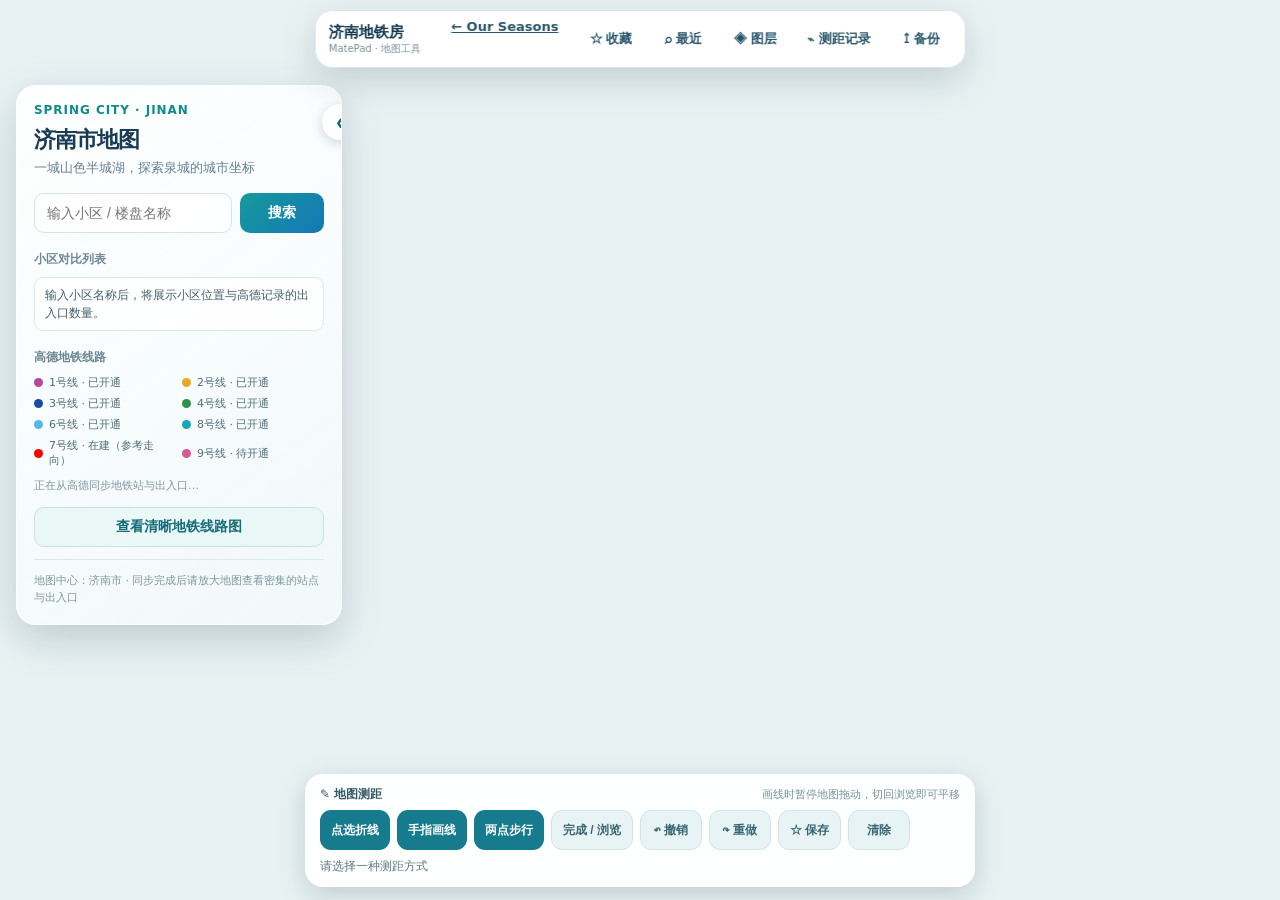
==== commit e944e5c1: "feat(metro): add visible Our Seasons back-navigation in hosted map module" ====
--- a/jinan-map.html
+++ b/jinan-map.html
@@ -9,6 +9,14 @@
   <meta name="apple-mobile-web-app-capable" content="yes"/>
   <link rel="manifest" href="./manifest.webmanifest"/>
   <link rel="icon" href="./icons/metro.svg" type="image/svg+xml"/>
+  <script>if (location.pathname.startsWith("/metro/")) document.documentElement.classList.add("seasons-hosted");</script>
+  <script>
+    // Use an isolated PWA scope when the map is mounted below Our Seasons /metro/.
+    if (location.pathname.startsWith("/metro/")) {
+      document.querySelector('link[rel="manifest"]').href = "./manifest-metro.webmanifest";
+    }
+  </script>
+
   <style>
     :root { font-family: system-ui, -apple-system, "Segoe UI", "PingFang SC", sans-serif; color: #183b56; }
     * { box-sizing: border-box; }
@@ -106,10 +114,10 @@
   </style>
   <link rel="stylesheet" href="./css/tablet.css"/>
   <script src="./config.local.js"></script>
-  <script src="/api/config"></script>
+  <script src="./api/config"></script>
   <script>
     window._AMapSecurityConfig = window.JINAN_MAP_CONFIG?.useProxy
-      ? { serviceHost: location.origin + "/_AMapService" }
+      ? { serviceHost: location.origin + (location.pathname.startsWith("/metro/") ? "/metro" : "") + "/_AMapService" }
       : { securityJsCode: window.JINAN_MAP_CONFIG?.securityJsCode || "" };
   </script>
   <script src="https://webapi.amap.com/loader.js"></script>
@@ -119,6 +127,7 @@
   <header class="app-topbar" aria-label="平板快捷操作">
     <div class="app-brand">济南地铁房<small>MatePad · 地图工具</small></div>
     <nav class="topbar-actions" aria-label="常用功能">
+      <a class="topbar-button seasons-back" href="/" aria-label="返回 Our Seasons 首页">← Our Seasons</a>
       <button class="topbar-button" type="button" data-drawer="favorites">☆ 收藏</button>
       <button class="topbar-button" type="button" data-drawer="recent">⌕ 最近</button>
       <button class="topbar-button" type="button" data-drawer="layers">◈ 图层</button>
@@ -155,7 +164,7 @@
   <div id="metroModal" class="metro-modal" aria-label="济南地铁线路图">
     <div class="metro-box"><button id="metroClose" class="metro-close" aria-label="关闭">×</button><div id="subwayMap"></div></div>
   </div>
-  <aside class="measure-panel">
+  <aside class="measure-panel" id="measurePanel">
     <div class="measure-title"><span>✎ 地图测距</span><span class="measure-hint">画线时暂停地图拖动，切回浏览即可平移</span></div>
     <div class="measure-actions">
       <button class="primary-tool" id="segmentMeasure">点选折线</button>
@@ -234,7 +243,7 @@
             keywords: keyword, city: "370100", citylimit: "true",
             children, offset: "50", page: "1", extensions: "all"
           });
-          const endpoint = window.JINAN_MAP_CONFIG?.proxyPoi ? "/api/poi" : "https://restapi.amap.com/v3/place/text";
+          const endpoint = window.JINAN_MAP_CONFIG?.proxyPoi ? new URL("./api/poi", location.href).pathname : "https://restapi.amap.com/v3/place/text";
           const response = await fetch(endpoint + "?" + query, { signal: AbortSignal.timeout(9000) });
           if (!response.ok) throw new Error("高德 POI 请求失败");
           return response.json();
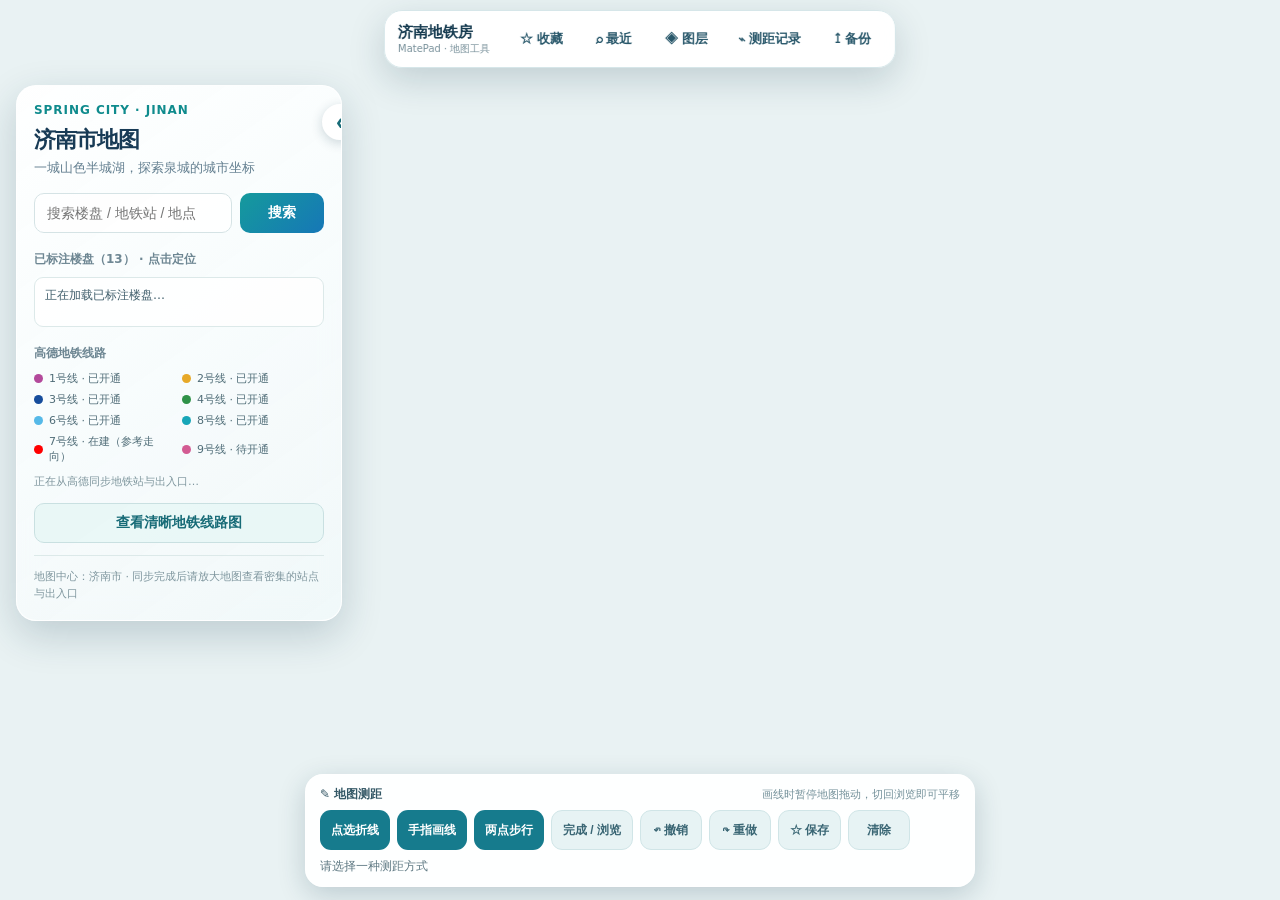
==== commit b6b29cd9: "feat(map): show all curated housing POIs; fix live POI parameter and optimize metro rendering for Ma" ====
--- a/jinan-map.html
+++ b/jinan-map.html
@@ -142,10 +142,10 @@
     <div class="eyebrow">SPRING CITY · JINAN</div>
     <h1>济南市地图</h1>
     <p>一城山色半城湖，探索泉城的城市坐标</p>
-    <div class="search-row"><input id="keyword" placeholder="输入小区 / 楼盘名称" enterkeyhint="search" /><button id="search">搜索</button></div>
+    <div class="search-row"><input id="keyword" placeholder="搜索楼盘 / 地铁站 / 地点" enterkeyhint="search" /><button id="search">搜索</button></div>
     <div id="searchStatus" class="poi-status" role="status" aria-live="polite"></div>
-    <div class="section-title">小区对比列表</div>
-    <div id="communityList" class="comparison-list"><div class="comparison-item">输入小区名称后，将展示小区位置与高德记录的出入口数量。</div></div>
+    <div class="section-title">已标注楼盘（<span id="featuredCount">13</span>） · 点击定位</div>
+    <div id="communityList" class="comparison-list"><div class="comparison-item">正在加载已标注楼盘…</div></div>
     <div class="section-title">高德地铁线路</div>
     <div class="line-legend">
       <div class="line-item"><i class="line-dot" style="background:#B3499B"></i>1号线 · 已开通</div>
@@ -181,6 +181,9 @@
   <script src="./amap-metro-poi-data.js"></script>
   <script src="./metro-line7-data.js"></script>
   <script src="./metro-lines-data.js"></script>
+  <script src="./js/featured-communities.js"></script>
+  <script src="./js/featured-communities-ui.js"></script>
+  <script src="./js/metro-viewport.js"></script>
   <script src="./js/storage.js"></script>
   <script src="./js/tablet-ui.js"></script>
   <script src="./js/tablet-measure.js"></script>
@@ -189,7 +192,7 @@
     const AMAP_JSAPI_KEY = window.JINAN_MAP_CONFIG?.jsApiKey || "";
     const AMAP_WEBSERVICE_KEY = window.JINAN_MAP_CONFIG?.webServiceKey || "";
     const communities = [];
-    const layerGroups = { lines: [], stations: [], exits: [], communityExits: [] };
+    const layerGroups = { lines: [], stations: [], exits: [], communityExits: [], communities: [] };
     const metroLines = [
       { no: "1", color: "#B3499B" }, { no: "2", color: "#E7A928" },
       { no: "3", color: "#164D9C" }, { no: "4", color: "#2F9248" },
@@ -200,13 +203,13 @@
     AMapLoader.load({
       key: AMAP_JSAPI_KEY,
       version: "2.0",
-      plugins: ["AMap.PlaceSearch", "AMap.Scale", "AMap.ToolBar", "AMap.MouseTool", "AMap.Walking"]
+      plugins: ["AMap.Scale", "AMap.ToolBar", "AMap.Walking"]
     })
       .then((AMap) => {
         const map = new AMap.Map("container", {
-          zoom: 12,
-          center: [117.12, 36.65],
-          viewMode: "3D",
+          zoom: 13,
+          center: [117.115, 36.689],
+          viewMode: "2D",
           mapStyle: "amap://styles/normal"
         });
         map.addControl(new AMap.Scale());
@@ -238,15 +241,25 @@
         const toLngLat = (location) => String(location).split(",").map(Number);
         const fetchPoi = async (keyword, children = "0") => {
           if (!window.JINAN_MAP_CONFIG?.proxyPoi && !AMAP_WEBSERVICE_KEY) throw new Error("请先配置高德 Web 服务 Key");
+          const proxy = !!window.JINAN_MAP_CONFIG?.proxyPoi;
           const query = new URLSearchParams({
-            ...(window.JINAN_MAP_CONFIG?.proxyPoi ? {} : { key: AMAP_WEBSERVICE_KEY }),
-            keywords: keyword, city: "370100", citylimit: "true",
+            ...(proxy ? { keyword } : { key: AMAP_WEBSERVICE_KEY, keywords: keyword }),
+            city: "370100", citylimit: "true",
             children, offset: "50", page: "1", extensions: "all"
           });
-          const endpoint = window.JINAN_MAP_CONFIG?.proxyPoi ? new URL("./api/poi", location.href).pathname : "https://restapi.amap.com/v3/place/text";
-          const response = await fetch(endpoint + "?" + query, { signal: AbortSignal.timeout(9000) });
-          if (!response.ok) throw new Error("高德 POI 请求失败");
-          return response.json();
+          const endpoint = proxy ? new URL("./api/poi", location.href).pathname : "https://restapi.amap.com/v3/place/text";
+          const controller = new AbortController();
+          const timer = setTimeout(() => controller.abort(), 12000);
+          try {
+            const response = await fetch(endpoint + "?" + query, { signal: controller.signal });
+            const data = await response.json().catch(() => ({}));
+            if (!response.ok) throw new Error(data.message || `POI 服务不可用（HTTP ${response.status}）`);
+            if (data.status !== "1") throw new Error(data.info || data.message || "高德 POI 查询失败");
+            return data;
+          } catch (error) {
+            if (error.name === "AbortError") throw new Error("POI 搜索超时，请检查网络");
+            throw error;
+          } finally { clearTimeout(timer); }
         };
         const communityIds = new Set();
         const communityExitIds = new Set();
@@ -257,6 +270,8 @@
         const escapeHtml = (value) => String(value ?? "").replace(/[&<>"']/g, (c) => ({
           "&": "&amp;", "<": "&lt;", ">": "&gt;", '"': "&quot;", "'": "&#39;"
         })[c]);
+        // Built-in landmarks are displayed immediately, even if live POI services fail.
+        const featured = window.JinanFeaturedInit({ map, AMap, layers: layerGroups });
         const addPendingCommunityItem = (community) => {
           if (pendingCommunityItems.has(community.keyword)) return;
           const item = document.createElement("div");
@@ -270,14 +285,21 @@
         };
         const loadCommunity = async (community, focus = false) => {
           addPendingCommunityItem(community);
-          const communityData = await fetchPoi(community.keyword, "1");
-          let exitData = { pois: [] };
-          try { exitData = await fetchPoi(community.exitKeyword); } catch { /* 小区位置仍可正常显示 */ }
+          const communityRequest = fetchPoi(community.keyword, "1");
+          const exitRequest = community.exitKeyword
+            ? fetchPoi(community.exitKeyword).catch(() => ({ pois: [] }))
+            : Promise.resolve({ pois: [] });
+          const [communityData, exitData] = await Promise.all([communityRequest, exitRequest]);
           const pois = communityData.pois || [];
-          const parent = pois.find((poi) => /住宅小区/.test(poi.type || ""))
-            || pois.find((poi) => poi.location && new RegExp(community.keyword.replace(/[.*+?^${}()|[\]\\]/g, "\\$&"), "i").test(poi.name || ""))
-            || pois.find((poi) => poi.location);
-          if (!parent?.location) throw new Error("未找到小区 POI");
+          // Prefer exact and partial name matches; don't silently pick a random
+          // residential complex when the user searches a different POI.
+          const normalized = (value) => String(value || "").replace(/[\\s·•.()（）]/g, "").toLowerCase();
+          const desired = normalized(community.keyword);
+          const candidates = pois.filter((poi) => poi.location && poi.name);
+          const parent = candidates.find((poi) => normalized(poi.name) === desired)
+            || candidates.find((poi) => normalized(poi.name).includes(desired))
+            || candidates[0];
+          if (!parent?.location) throw new Error("没有找到匹配的地点 POI，请调整关键词");
           const position = toLngLat(parent.location);
           let communityMarker = communityRecords.get(parent.id)?.marker;
           if (!communityIds.has(parent.id)) {
@@ -375,48 +397,12 @@
           item.classList.remove("expanded");
           item.setAttribute("aria-expanded", "false");
         }));
-        const addStationAndExits = (poi) => {
-          if (!poi.location) return;
-          const lineNos = [...new Set((String(poi.address || "").match(/\d+(?=号线)/g) || []))];
-          const stationKey = `${poi.name}-${poi.location}`;
-          if (!stationIds.has(stationKey)) {
-            stationIds.add(stationKey);
-            const stationName = (poi.name || "").replace(/\(地铁站\)|（地铁站）/g, "");
-            const lineText = lineNos.length ? lineNos.join("/") : "M";
-            const colors = lineNos.map((no) => lineColors[no] || "#667085");
-            const background = colors.length > 1 ? `linear-gradient(135deg,${colors.join(",")})` : colors[0] || "#667085";
-            const content = metroPoint(`${lineText} ${stationName}`, background);
-            registerOverlay("stations", new AMap.Marker({ position: toLngLat(poi.location), content, offset: new AMap.Pixel(-5, -5), zIndex: 20 }));
-          }
-          (poi.children || []).forEach((exit) => {
-            if (!exit.location || exitIds.has(exit.id)) return;
-            exitIds.add(exit.id);
-            const shortName = (exit.sname || exit.name || "出口").trim();
-            const color = lineColors[lineNos[0]] || "#3949ab";
-            const content = metroPoint(shortName, color);
-            registerOverlay("exits", new AMap.Marker({ position: toLngLat(exit.location), content, offset: new AMap.Pixel(-5, -5), zIndex: 10 }));
-          });
-        };
-        const addStandaloneExit = (exit) => {
-          if (!exit.location || exitIds.has(exit.id)) return;
-          exitIds.add(exit.id);
-          const lineNo = (String(exit.address || "").match(/\d+(?=号线)/) || [])[0];
-          const color = lineColors[lineNo] || "#3949ab";
-          const shortName = (exit.sname || exit.name || "出口").trim();
-          const content = metroPoint(shortName, color);
-          registerOverlay("exits", new AMap.Marker({ position: toLngLat(exit.location), content, offset: new AMap.Pixel(-5, -5), zIndex: 10 }));
-        };
-        const loadAllMetroStations = () => {
-          const data = window.AMAP_OFFLINE_METRO_DATA || { stations: [], exits: [] };
-          (data.stations || []).forEach(addStationAndExits);
-          (data.exits || []).forEach(addStandaloneExit);
-        };
-        try {
-          loadAllMetroStations();
-          poiStatus.textContent = `本地高德 POI 快照：${stationIds.size} 个地铁站、${exitIds.size} 个出入口`;
-        } catch {
-          poiStatus.textContent = "本地地铁 POI 数据加载失败，请刷新重试";
-        }
+        const metroViewport = window.JinanMetroViewportInit({
+          map, AMap, groups: layerGroups, data: window.AMAP_OFFLINE_METRO_DATA,
+          lineColors, metroPoint
+        });
+        window.JinanMetroViewport = metroViewport;
+        poiStatus.textContent = `本地地铁 POI：${metroViewport.counts.stations} 个车站、${metroViewport.counts.exits} 个出入口 · 放大到15级显示出入口`;
 
         window.JinanTabletUIInit({ map, layers: layerGroups });
         window.JinanMeasureInit({ map, AMap });
@@ -428,11 +414,26 @@
           button.disabled = true;
           button.textContent = "搜索中";
           const searchStatus = document.getElementById("searchStatus");
-          searchStatus.textContent = "正在搜索小区位置…";
+          searchStatus.textContent = "正在查询地点…";
           try {
-            await loadCommunity({ name: keyword, keyword, exitKeyword: `${keyword} 出入口` }, true);
+            const known = featured.find(keyword);
+            if (known) {
+              featured.focus(known);
+              searchStatus.textContent = "已定位已标注楼盘：" + known.name;
+            } else {
+              // Local station data also works when the web POI API is down.
+              const station = (window.AMAP_OFFLINE_METRO_DATA?.stations || [])
+                .find((item) => String(item.id).startsWith("BV") &&
+                  String(item.name).replace(/[（(]地铁站[）)]/g, "").includes(keyword));
+              if (station) {
+                map.setZoomAndCenter(16, toLngLat(station.location), false, 320);
+                searchStatus.textContent = "已定位地铁站：" + station.name;
+              } else {
+                await loadCommunity({ name: keyword, keyword, exitKeyword: `${keyword} 出入口` }, true);
+                searchStatus.textContent = "已定位高德 POI：" + keyword;
+              }
+            }
             window.JinanTabletUI.recordSearch(keyword);
-            searchStatus.textContent = "已定位：" + keyword;
           } catch (error) {
             searchStatus.textContent = "搜索失败：" + (error.message || "未找到该小区，请检查网络或关键词");
           } finally {
--- a/css/tablet.css
+++ b/css/tablet.css
@@ -94,3 +94,7 @@
   .quick-drawer { top:64px; right:7px; max-height:45dvh; }
 }
 @media (prefers-reduced-motion:reduce) { *, *::before, *::after { transition-duration:0s !important; } }
+
+/* Standalone map does not show the host's navigation. */
+.seasons-back { display:none; text-decoration:none; align-items:center; }
+.seasons-hosted .seasons-back { display:inline-flex; }
